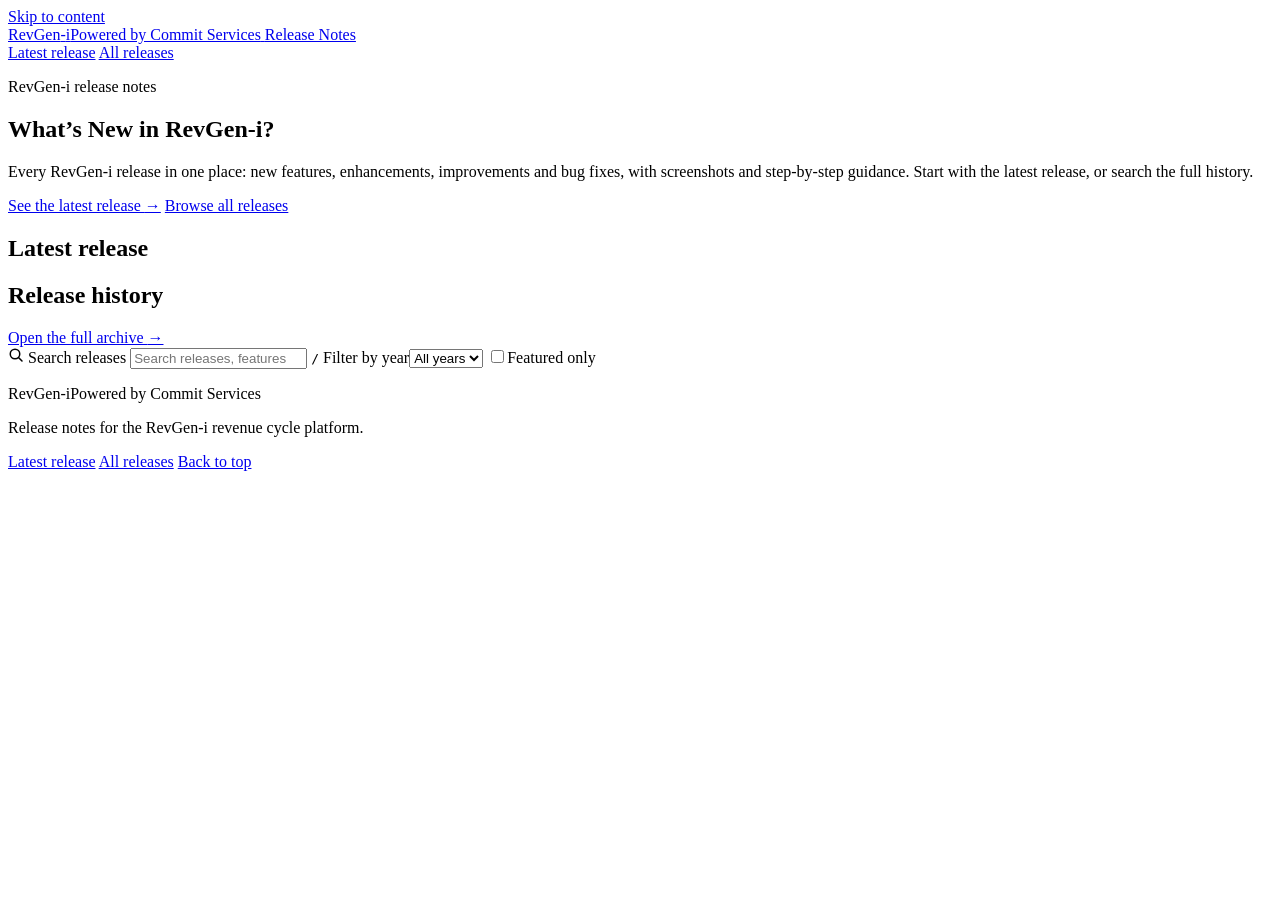
==== release-notes/index.html @ 7ded6bc5 "Add release notes portal: root files" ====
<!doctype html>
<html lang="en">
<head>
<meta charset="utf-8">
<meta name="viewport" content="width=device-width, initial-scale=1">
<title>What’s New in RevGen-i? · RevGen-i Release Notes</title>
<meta name="description" content="Every RevGen-i release in one place: new features, enhancements, improvements and bug fixes, with screenshots and step-by-step guidance.">
<meta property="og:type" content="website">
<meta property="og:site_name" content="RevGen-i Release Notes">
<meta property="og:title" content="What’s New in RevGen-i?">
<meta property="og:description" content="Every RevGen-i release in one place: new features, enhancements, improvements and bug fixes.">
<meta name="twitter:card" content="summary">
<!--@head-->
<meta http-equiv="Content-Security-Policy" content="default-src 'self'; script-src 'self'; style-src 'self'; img-src 'self' data:; font-src 'self'; connect-src 'self'; object-src 'none'; base-uri 'none'; form-action 'none'">
<meta name="theme-color" content="#FFFFFF">
<link rel="icon" href="./assets/images/favicon.svg" type="image/svg+xml">
<link rel="preload" href="./assets/fonts/inter-tight-latin.woff2" as="font" type="font/woff2" crossorigin>
<link rel="preload" href="./assets/fonts/tasa-orbiter-latin.woff2" as="font" type="font/woff2" crossorigin>
<link rel="stylesheet" href="./assets/css/fonts.css">
<link rel="stylesheet" href="./assets/css/portal.css">
<script src="./assets/js/boot.js"></script>
<!--/@head-->
</head>
<body class="page-portal" data-mode="landing" data-root="./">
<!--@header-->
<a class="skip" href="#main">Skip to content</a>
<header class="site-header">
  <div class="wrap nav-in">
    <a class="brand" href="./" aria-label="RevGen-i Release Notes, home">
      <span class="logo" role="img" aria-label="RevGen-i, powered by Commit Services"><span class="logo-word">RevGen<i>-</i>i</span><span class="logo-sub">Powered by Commit Services</span></span>
      <span class="brand-sep" aria-hidden="true"></span>
      <span class="brand-label">Release Notes</span>
    </a>
    <nav class="nav-links" aria-label="Primary">
      <a href="./#latest">Latest release</a>
      <a href="./releases/">All releases</a>
    </nav>
  </div>
</header>
<!--/@header-->

<main id="main">
  <section class="hero">
    <div class="wrap"><div class="hero-in">
      <p class="eyebrow"><span class="dot" aria-hidden="true"></span>RevGen-i release notes</p>
      <h1 class="d">What&rsquo;s New in <span class="nowrap">RevGen-i?</span></h1>
      <p class="lead">Every RevGen-i release in one place: new features, enhancements, improvements and bug fixes, with screenshots and step-by-step guidance. Start with the latest release, or search the full history.</p>
      <div class="cta">
        <a class="btn btn-primary" href="#latest">See the latest release <span class="arr" aria-hidden="true">&rarr;</span></a>
        <a class="btn btn-outline" href="releases/">Browse all releases</a>
      </div>
    </div></div>
  </section>

  <section class="spot-sec" id="latest" aria-labelledby="latest-h">
    <div class="wrap">
      <h2 id="latest-h" class="sr">Latest release</h2>
      <div id="spotlight" aria-live="polite"><div class="spot-skel" aria-hidden="true"></div></div>
    </div>
  </section>

  <section class="sec" id="history" aria-labelledby="history-h">
    <div class="wrap">
      <div class="sec-head">
        <h2 id="history-h" class="d">Release history</h2>
        <a class="link" href="releases/">Open the full archive <span aria-hidden="true">&rarr;</span></a>
      </div>

      <div class="toolbar" role="search" aria-label="Search and filter releases">
        <label class="search">
          <svg width="16" height="16" viewBox="0 0 16 16" fill="none" aria-hidden="true"><circle cx="7" cy="7" r="4.75" stroke="currentColor" stroke-width="1.5"/><path d="M10.5 10.5L14 14" stroke="currentColor" stroke-width="1.5" stroke-linecap="round"/></svg>
          <span class="sr">Search releases</span>
          <input id="q" type="search" placeholder="Search releases, features or fixes" autocomplete="off" spellcheck="false">
          <kbd aria-hidden="true">/</kbd>
        </label>
        <label class="select"><span class="sr">Filter by year</span><select id="year"><option value="">All years</option></select></label>
        <label class="check"><input type="checkbox" id="featured"><span>Featured only</span></label>
        <div class="fchips" id="cats" role="group" aria-label="Filter by category"></div>
      </div>

      <p class="result-count" id="resultCount" role="status" aria-live="polite"></p>
      <div class="cards" id="results"></div>
      <div class="more"><button class="btn btn-outline" id="more" type="button" hidden>Show more releases</button></div>
      <div class="empty" id="empty" hidden>
        <p><strong>No releases match your search.</strong></p>
        <p>Try a different word, or clear the filters to see every release.</p>
        <button class="btn btn-outline btn-sm" id="clear" type="button">Clear filters</button>
      </div>
      <div class="load-error" id="loadError" hidden></div>
      <noscript><p class="load-error">The release list needs JavaScript. Each release also has its own page under <code>releases/</code>.</p></noscript>
    </div>
  </section>
</main>

<!--@footer-->
<footer class="site-footer">
  <div class="wrap foot-in">
    <div class="foot-brand">
      <span class="logo" role="img" aria-label="RevGen-i, powered by Commit Services"><span class="logo-word">RevGen<i>-</i>i</span><span class="logo-sub">Powered by Commit Services</span></span>
      <p>Release notes for the RevGen-i revenue cycle platform.</p>
    </div>
    <nav class="foot-links" aria-label="Footer">
      <a href="./#latest">Latest release</a>
      <a href="./releases/">All releases</a>
      <a href="#main">Back to top</a>
    </nav>
  </div>
</footer>
<!--/@footer-->
<script src="assets/js/common.js" defer></script>
<script src="assets/js/portal.js" defer></script>
</body>
</html>
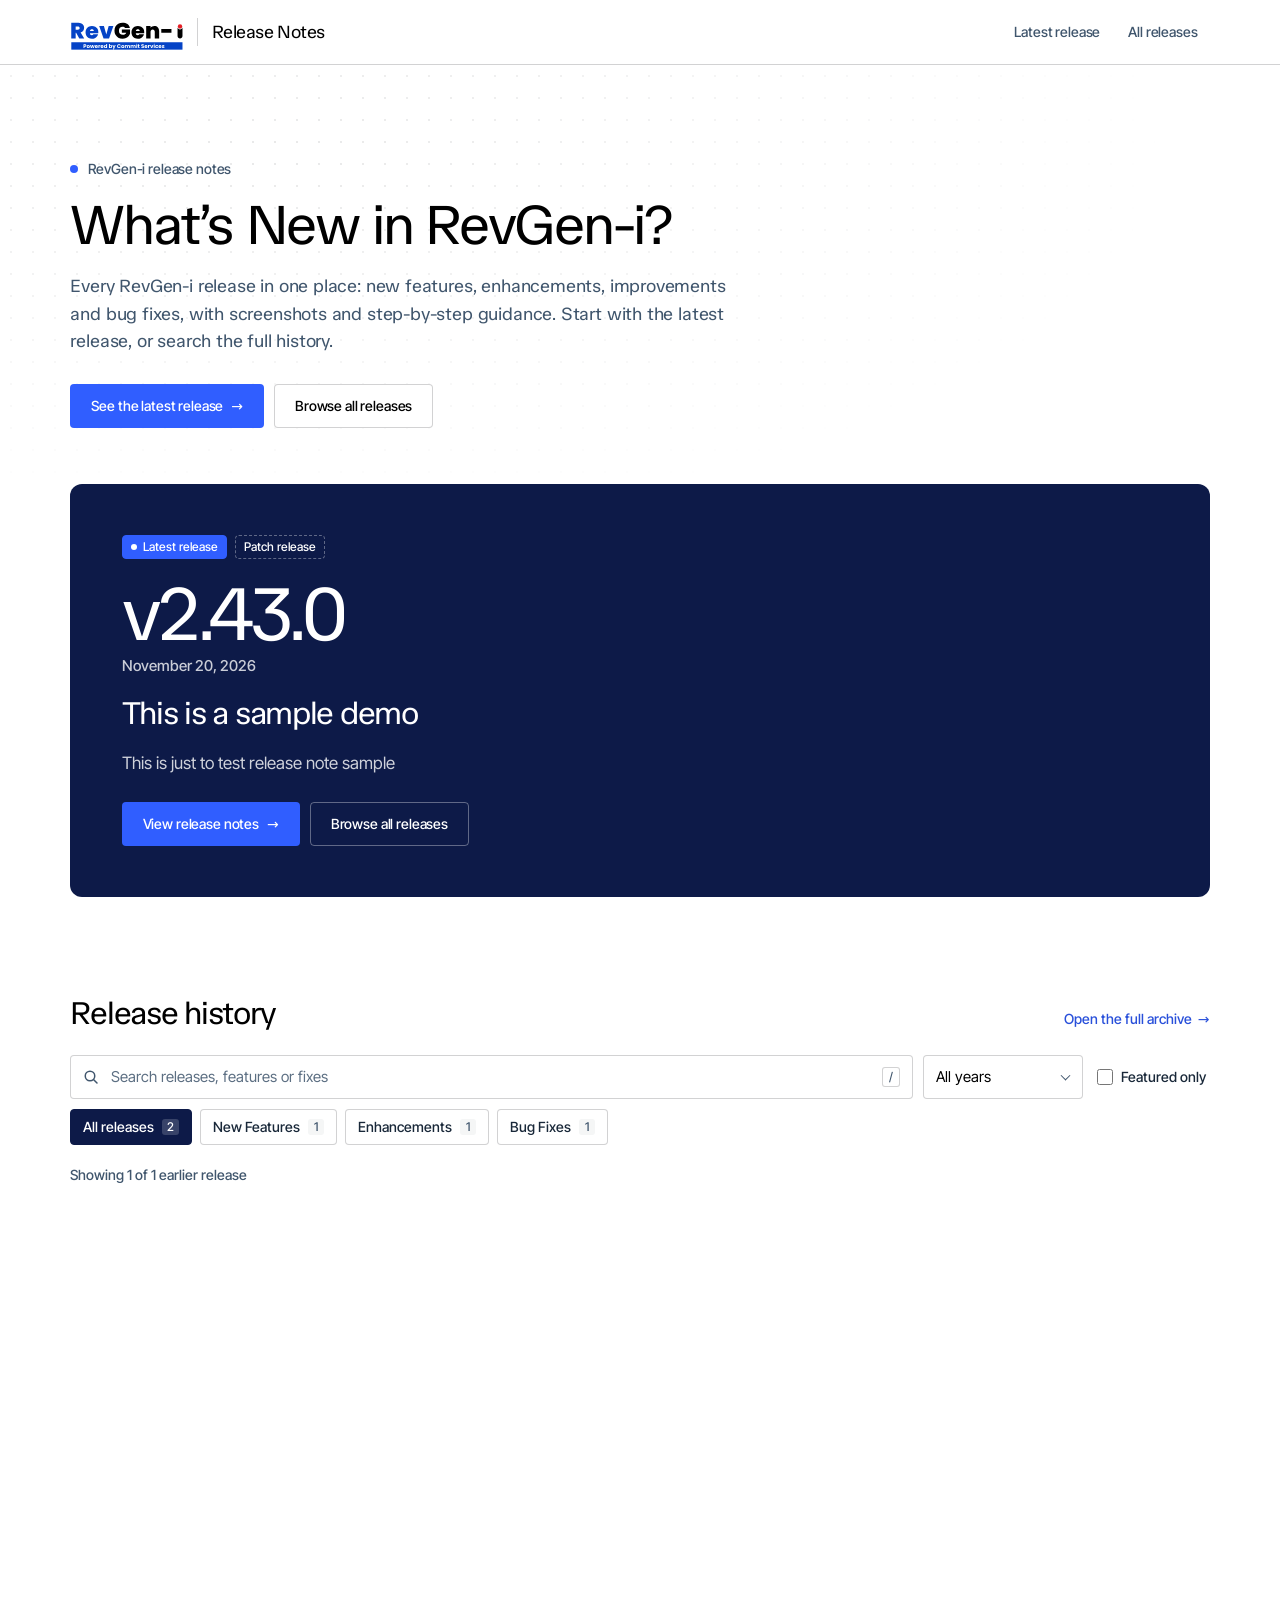
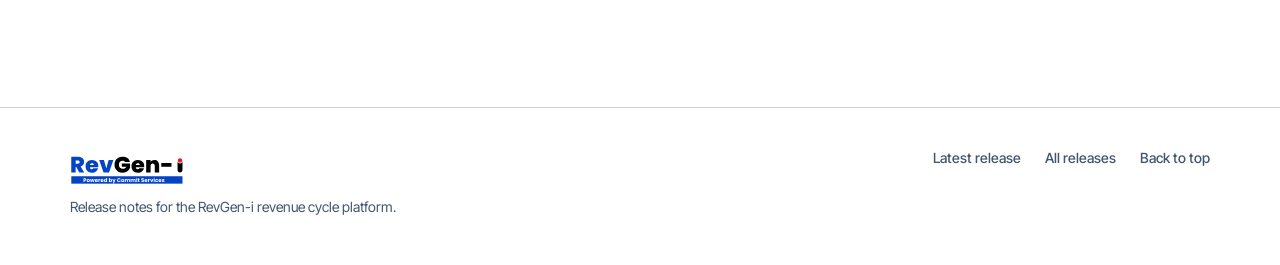
==== commit 777bc84f: "Landing page and docs: official logo" ====
--- a/release-notes/index.html
+++ b/release-notes/index.html
@@ -27,7 +27,7 @@
 <header class="site-header">
   <div class="wrap nav-in">
     <a class="brand" href="./" aria-label="RevGen-i Release Notes, home">
-      <span class="logo" role="img" aria-label="RevGen-i, powered by Commit Services"><span class="logo-word">RevGen<i>-</i>i</span><span class="logo-sub">Powered by Commit Services</span></span>
+      <img class="logo-img" src="./assets/images/logo.svg" width="112" height="36" alt="RevGen-i, powered by Commit Services">
       <span class="brand-sep" aria-hidden="true"></span>
       <span class="brand-label">Release Notes</span>
     </a>
@@ -96,7 +96,7 @@
 <footer class="site-footer">
   <div class="wrap foot-in">
     <div class="foot-brand">
-      <span class="logo" role="img" aria-label="RevGen-i, powered by Commit Services"><span class="logo-word">RevGen<i>-</i>i</span><span class="logo-sub">Powered by Commit Services</span></span>
+      <img class="logo-img" src="./assets/images/logo.svg" width="112" height="36" alt="RevGen-i, powered by Commit Services">
       <p>Release notes for the RevGen-i revenue cycle platform.</p>
     </div>
     <nav class="foot-links" aria-label="Footer">
--- a/release-notes/assets/css/fonts.css
+++ b/release-notes/assets/css/fonts.css
@@ -0,0 +1,14 @@
+/* Brand fonts from DESIGN.md, self-hosted: nothing is requested from Google or any other third party.
+   TASA Orbiter (headlines) and Inter Tight (text), Latin subset, WOFF2. Both are SIL Open Font License 1.1;
+   the licence texts sit next to the files in assets/fonts/. Characters outside this subset fall back to the
+   next family in the stack (Inter, then the system font). Inter Tight is one variable file for weights 400-500. */
+@font-face{
+  font-family:"TASA Orbiter";font-style:normal;font-weight:400;font-display:swap;
+  src:url("../fonts/tasa-orbiter-latin.woff2") format("woff2");
+  unicode-range:U+0000-00FF,U+0131,U+0152-0153,U+02BB-02BC,U+02C6,U+02DA,U+02DC,U+0304,U+0308,U+0329,U+2000-206F,U+20AC,U+2122,U+2191,U+2193,U+2212,U+2215,U+FEFF,U+FFFD;
+}
+@font-face{
+  font-family:"Inter Tight";font-style:normal;font-weight:400 500;font-display:swap;
+  src:url("../fonts/inter-tight-latin.woff2") format("woff2");
+  unicode-range:U+0000-00FF,U+0131,U+0152-0153,U+02BB-02BC,U+02C6,U+02DA,U+02DC,U+0304,U+0308,U+0329,U+2000-206F,U+20AC,U+2122,U+2191,U+2193,U+2212,U+2215,U+FEFF,U+FFFD;
+}
--- a/release-notes/assets/css/portal.css
+++ b/release-notes/assets/css/portal.css
@@ -0,0 +1,369 @@
+/* RevGen-i Release Notes portal. One stylesheet for every page.
+   Tokens follow Auditing/DESIGN.md (white page, vivid blue for actions and highlights only, flat, 4px corners). */
+:root{
+  --bg:#FFFFFF;
+  --ink:#000000; --ink-2:#192839; --ink-3:#40566D; --ink-4:#768EA7; /* ink-4: decoration only, never text */
+  --line:#4345473D;
+  --blue:#305EFF; --blue-hover:#2950DB; --navy:#0D1A48; --link:#2950DA;
+  --wash:rgba(25,40,57,.045); --blue-wash:rgba(48,94,255,.08);
+  --ok:#0E7A4F; --warn:#9A5B00;
+  --r-sm:4px; --r-md:12px;
+  --margin:clamp(20px,5.5vw,80px);
+  --header-h:64px;
+  --f-display:"TASA Orbiter","TASA Orbiter Display Regular","Inter Tight","Inter",system-ui,-apple-system,"Segoe UI",Roboto,sans-serif;
+  --f-body:"Inter Tight","Inter",system-ui,-apple-system,"Segoe UI",Roboto,sans-serif;
+  --ease:cubic-bezier(.2,.7,.2,1);
+}
+*,*::before,*::after{box-sizing:border-box}
+*{margin:0}
+[hidden]{display:none!important}
+html{-webkit-text-size-adjust:100%;scroll-padding-top:calc(var(--header-h) + 24px);scroll-behavior:smooth}
+body{background:var(--bg);color:var(--ink);font:400 16px/1.5 var(--f-body);-webkit-font-smoothing:antialiased;text-rendering:optimizeLegibility;overflow-x:hidden}
+img{display:block;max-width:100%;height:auto}
+ul,ol{padding:0;list-style:none}
+button,input,select{font:inherit;color:inherit}
+button{cursor:pointer;background:none;border:0;padding:0}
+a{color:var(--link);text-decoration:none}
+p a,ul.list a,ol.list a{text-decoration:underline;text-underline-offset:3px;text-decoration-thickness:1px}
+.btn,.card h3 a,.row-main h3 a,.card-go{text-decoration:none}
+code{font:500 .9em ui-monospace,SFMono-Regular,Consolas,monospace;background:var(--wash);border:1px solid var(--line);border-radius:3px;padding:.05em .35em}
+kbd{font:500 12px/1 var(--f-body);border:1px solid var(--line);border-radius:3px;padding:3px 6px;color:var(--ink-3);background:#fff}
+:focus-visible{outline:2px solid var(--blue);outline-offset:2px;border-radius:var(--r-sm)}
+::selection{background:var(--blue);color:#fff}
+.wrap{width:min(1280px,100% - 2*var(--margin));margin-inline:auto}
+.sr{position:absolute;width:1px;height:1px;overflow:hidden;clip:rect(0 0 0 0);white-space:nowrap}
+.nowrap{white-space:nowrap}
+.skip{position:absolute;left:12px;top:-60px;z-index:100;background:var(--navy);color:#fff;padding:10px 14px;border-radius:var(--r-sm);transition:top .15s}
+.skip:focus{top:12px}
+
+/* ---------- type ---------- */
+.d{font-family:var(--f-display);font-weight:400;letter-spacing:-.04em;font-synthesis:none}
+h1.d{font-size:clamp(34px,4.4vw,56px);line-height:1}
+h2.d{font-size:clamp(26px,2.6vw,32px);line-height:1.13}
+h3.d{font-size:clamp(20px,1.9vw,24px);line-height:1.15;letter-spacing:-.03em}
+.lead{font:400 18px/1.55 var(--f-display);letter-spacing:-.01em;color:var(--ink-3)}
+.eyebrow{display:inline-flex;align-items:center;gap:10px;font:500 14px/1.43 var(--f-body);letter-spacing:-.01em;color:var(--ink-3)}
+.dot{width:8px;height:8px;border-radius:50%;background:var(--blue);position:relative;flex:none}
+.dot::after{content:"";position:absolute;inset:-4px;border-radius:50%;border:1.5px solid var(--blue);opacity:0;animation:ping 2.6s var(--ease) infinite}
+@keyframes ping{0%{transform:scale(.4);opacity:.7}80%,100%{transform:scale(1.3);opacity:0}}
+
+/* ---------- buttons, chips ---------- */
+.btn{display:inline-flex;align-items:center;justify-content:center;gap:8px;height:44px;padding:0 20px;border-radius:var(--r-sm);font:500 14px/1 var(--f-body);letter-spacing:-.01em;border:1px solid transparent;transition:background .2s,border-color .2s,color .2s,transform .2s var(--ease);white-space:nowrap}
+.btn:active{transform:translateY(1px)}
+.btn-primary{background:var(--blue);color:#fff}
+.btn-primary:hover{background:var(--blue-hover)}
+.btn-outline{border-color:var(--line);color:var(--ink);background:var(--bg)}
+.btn-outline:hover{border-color:var(--ink-2);background:var(--wash)}
+.btn-light{border-color:rgba(255,255,255,.34);color:#fff}
+.btn-light:hover{border-color:#fff;background:rgba(255,255,255,.08)}
+.btn-sm{height:34px;padding:0 12px;font-size:13px}
+.btn-glyph{font-size:9px}
+.btn .arr{display:inline-block;transition:transform .25s var(--ease)}
+.btn:hover .arr,.link:hover .arr{transform:translateX(3px)}
+.link{display:inline-flex;align-items:center;gap:6px;font:500 14px/1.43 var(--f-body);color:var(--link)}
+.link:hover{text-decoration:underline;text-underline-offset:3px}
+
+.chip{display:inline-flex;align-items:center;gap:6px;height:24px;padding:0 8px;border-radius:var(--r-sm);font:500 12px/1 var(--f-body);border:1px solid var(--line);color:var(--ink-2);white-space:nowrap;background:var(--bg)}
+.chip::before{content:none}
+/* categories: colour AND an icon AND a label, so they never rely on colour alone */
+.chip[class*="cat-"]::before{content:"";width:11px;height:11px;background:currentColor;-webkit-mask:var(--icon) center/contain no-repeat;mask:var(--icon) center/contain no-repeat}
+.cat-new-feature{--icon:url("data:image/svg+xml,%3Csvg xmlns='http://www.w3.org/2000/svg' viewBox='0 0 12 12' fill='none'%3E%3Cpath d='M6 1.5v9M1.5 6h9' stroke='%23000' stroke-width='1.8' stroke-linecap='round'/%3E%3C/svg%3E")}
+.cat-enhancement{--icon:url("data:image/svg+xml,%3Csvg xmlns='http://www.w3.org/2000/svg' viewBox='0 0 12 12' fill='none'%3E%3Cpath d='M3 9l6-6M4 2.8h5.2V8' stroke='%23000' stroke-width='1.7' stroke-linecap='round' stroke-linejoin='round'/%3E%3C/svg%3E")}
+.cat-improvement{--icon:url("data:image/svg+xml,%3Csvg xmlns='http://www.w3.org/2000/svg' viewBox='0 0 12 12' fill='none'%3E%3Cpath d='M2 6.8L6 2.8l4 4M2 10.2L6 6.2l4 4' stroke='%23000' stroke-width='1.6' stroke-linecap='round' stroke-linejoin='round'/%3E%3C/svg%3E")}
+.cat-bug-fix{--icon:url("data:image/svg+xml,%3Csvg xmlns='http://www.w3.org/2000/svg' viewBox='0 0 12 12' fill='none'%3E%3Cpath d='M2 6.4l2.7 2.7L10 3.2' stroke='%23000' stroke-width='1.8' stroke-linecap='round' stroke-linejoin='round'/%3E%3C/svg%3E")}
+.chip.cat-new-feature{background:var(--blue);border-color:var(--blue);color:#fff}
+.chip.cat-enhancement{border-color:var(--navy);color:var(--navy)}
+.chip.cat-improvement{border-color:rgba(41,80,218,.5);color:var(--link);background:var(--blue-wash)}
+.chip.cat-bug-fix{border-color:var(--ink-3);color:var(--ink-2)}
+.chip.type-major{background:var(--navy);border-color:var(--navy);color:#fff}
+.chip.type-minor{border-color:var(--ink-3);color:var(--ink-2)}
+.chip.type-patch{border-style:dashed;border-color:var(--ink-3);color:var(--ink-3)}
+.chip.featured{border-color:var(--blue);color:var(--link)}
+.chip.draft{border-color:var(--warn);color:var(--warn);background:#fff8ec}
+.chip.sample{border-style:dashed;border-color:var(--ink-3);color:var(--ink-3);background:var(--wash)}
+.chip.aud{background:var(--wash);border-color:transparent;color:var(--ink-2)}
+.chip.latest{background:var(--blue);border-color:var(--blue);color:#fff}
+.chip.latest i{width:6px;height:6px;border-radius:50%;background:#fff;display:block}
+.chip.on-dark{background:transparent;border-color:rgba(255,255,255,.34);color:#fff}
+.chip.on-dark.type-major{background:#fff;color:var(--navy);border-color:#fff}
+
+/* ---------- header / footer ---------- */
+.site-header{position:sticky;top:0;z-index:50;background:var(--bg);border-bottom:1px solid var(--line)}
+.nav-in{height:var(--header-h);display:flex;align-items:center;justify-content:space-between;gap:20px}
+.brand{display:inline-flex;align-items:center;gap:14px;color:var(--ink);min-width:0}
+.logo-img{display:block;flex:none;height:36px;width:auto} /* the official RevGen-i logo (assets/images/logo.svg), never redrawn */
+.brand-sep{width:1px;height:28px;background:var(--line)}
+.brand-label{font:400 18px/1 var(--f-display);letter-spacing:-.03em;white-space:nowrap}
+.nav-links{display:flex;align-items:center;gap:4px}
+.nav-links a{position:relative;height:36px;display:inline-flex;align-items:center;padding:0 12px;border-radius:var(--r-sm);font:500 14px/1 var(--f-body);letter-spacing:-.01em;color:var(--ink-3);transition:color .2s,background .2s}
+.nav-links a:hover{color:var(--ink);background:var(--wash)}
+.nav-links a[aria-current="page"]{color:var(--ink)}
+.nav-links a[aria-current="page"]::after{content:"";position:absolute;left:12px;right:12px;bottom:-14px;height:2px;background:var(--blue)}
+.nav-links a{white-space:nowrap}
+@media (max-width:640px){.brand-sep,.brand-label{display:none}.nav-links a{padding:0 8px}}
+@media (max-width:480px){.nav-links a:first-child{display:none}.logo-img{height:32px}} /* the hero has its own "latest release" button */
+
+.site-footer{margin-top:clamp(72px,9vw,120px);border-top:1px solid var(--line);padding:40px 0 48px}
+.foot-in{display:flex;flex-wrap:wrap;justify-content:space-between;gap:28px}
+.foot-brand p{margin-top:12px;color:var(--ink-3);font-size:14px}
+.foot-links{display:flex;flex-wrap:wrap;gap:6px 24px;align-self:flex-start}
+.foot-links a{font:500 14px/1.43 var(--f-body);color:var(--ink-3)}
+.foot-links a:hover{color:var(--ink)}
+
+/* ---------- hero (landing + archive) ---------- */
+.hero{position:relative;padding:clamp(48px,7vw,96px) 0 clamp(36px,5vw,56px)}
+.hero::before{content:"";position:absolute;inset:0 0 auto 0;height:100%;background-image:radial-gradient(var(--line) 1px,transparent 1.2px);background-size:22px 22px;opacity:.5;-webkit-mask-image:radial-gradient(70% 90% at 22% 20%,#000 0,transparent 100%);mask-image:radial-gradient(70% 90% at 22% 20%,#000 0,transparent 100%);pointer-events:none}
+.hero-in{position:relative;max-width:820px}
+.hero h1{margin:18px 0 20px}
+.hero .lead{max-width:680px}
+.hero .cta{display:flex;flex-wrap:wrap;gap:10px;margin-top:28px}
+.hero-compact{padding:clamp(32px,5vw,64px) 0 clamp(20px,3vw,32px)}
+.hero-compact h1{margin:18px 0 14px}
+.hero-in > *{opacity:0;animation:fadeUp .7s var(--ease) forwards}
+.hero-in > :nth-child(2){animation-delay:.07s}.hero-in > :nth-child(3){animation-delay:.14s}.hero-in > :nth-child(4){animation-delay:.21s}
+@keyframes fadeUp{from{opacity:0;transform:translateY(12px)}to{opacity:1;transform:none}}
+.crumbs{display:flex;flex-wrap:wrap;align-items:center;gap:8px;font:500 14px/1.4 var(--f-body);color:var(--ink-3);margin-bottom:6px}
+.crumbs a{color:var(--ink-3)}
+.crumbs a:hover{color:var(--ink);text-decoration:underline;text-underline-offset:3px}
+.crumbs [aria-current]{color:var(--ink)}
+
+/* ---------- latest release spotlight ---------- */
+.spot-sec{padding-bottom:clamp(56px,7vw,96px)}
+.spot{display:grid;grid-template-columns:minmax(0,1.05fr) minmax(0,.95fr);background:var(--navy);color:#fff;border-radius:var(--r-md);overflow:hidden}
+.spot-main{padding:clamp(28px,4vw,56px);display:flex;flex-direction:column;align-items:flex-start;gap:18px}
+.spot-top{display:flex;flex-wrap:wrap;align-items:center;gap:8px}
+.spot-ver{font:400 clamp(48px,6.4vw,76px)/1 var(--f-display);letter-spacing:-.045em}
+.spot-date{font:500 15px/1.4 var(--f-body);color:rgba(255,255,255,.78)}
+.spot h3{font:400 clamp(24px,2.5vw,32px)/1.13 var(--f-display);letter-spacing:-.04em}
+.spot-sum{color:rgba(255,255,255,.8);font-size:17px;line-height:1.55;max-width:56ch}
+.spot-tiles{display:flex;flex-wrap:wrap;gap:10px;margin-top:2px}
+.spot-tile{display:flex;flex-direction:column;gap:4px;min-width:104px;padding:12px 16px;border:1px solid rgba(255,255,255,.22);border-radius:var(--r-sm);color:#fff;transition:border-color .2s,background .2s}
+.spot-tile:hover{border-color:#fff;background:rgba(255,255,255,.07)}
+.spot-tile b{font:400 30px/1 var(--f-display);letter-spacing:-.03em}
+.spot-tile span{font-size:13px;color:rgba(255,255,255,.78)}
+.spot-cta{display:flex;flex-wrap:wrap;gap:10px;margin-top:8px}
+.spot-media{display:flex;align-items:center;padding:clamp(20px,3vw,40px) clamp(20px,3vw,40px) clamp(20px,3vw,40px) 0}
+.spot-shot{display:block;width:100%;border:1px solid rgba(255,255,255,.22);border-radius:8px;overflow:hidden;background:#fff}
+.spot-shot img{width:100%;aspect-ratio:4/3;object-fit:cover;object-position:top left;transition:transform .6s var(--ease)}
+.spot-shot:hover img{transform:scale(1.02)}
+.spot.no-media{grid-template-columns:1fr}
+.spot-skel{height:380px;border-radius:var(--r-md);background:var(--wash);animation:pulse 1.4s ease-in-out infinite}
+@keyframes pulse{50%{opacity:.55}}
+.spot-empty{border:1px dashed var(--line);border-radius:var(--r-md);padding:48px 24px;text-align:center;color:var(--ink-3)}
+@media (max-width:900px){.spot{grid-template-columns:1fr}.spot-media{padding:0 clamp(20px,3vw,40px) clamp(24px,4vw,40px)}}
+
+/* ---------- sections, toolbar ---------- */
+.sec{padding-top:8px}
+.sec-tight{padding-top:0}
+.sec-head{display:flex;flex-wrap:wrap;align-items:baseline;justify-content:space-between;gap:8px 16px;margin-bottom:24px}
+.sec-head .link{white-space:nowrap}
+.toolbar{display:grid;grid-template-columns:minmax(220px,1fr) 160px auto;gap:10px;align-items:center}
+.search{position:relative;display:flex;align-items:center;height:44px;border:1px solid var(--line);border-radius:var(--r-sm);background:var(--bg);padding:0 12px;gap:10px;color:var(--ink-3);transition:border-color .2s}
+.search:focus-within{border-color:var(--blue);color:var(--blue)}
+.search input{flex:1;min-width:0;height:100%;border:0;outline:0;background:transparent;color:var(--ink);font-size:15px}
+.search input::placeholder{color:var(--ink-3);opacity:.85}
+.search input::-webkit-search-cancel-button{cursor:pointer}
+.select{position:relative;display:block}
+.select select{appearance:none;width:100%;height:44px;padding:0 36px 0 12px;border:1px solid var(--line);border-radius:var(--r-sm);background:var(--bg);font-size:15px;cursor:pointer}
+.select::after{content:"";position:absolute;right:14px;top:50%;width:7px;height:7px;border:solid var(--ink-3);border-width:0 1.5px 1.5px 0;transform:translateY(-70%) rotate(45deg);pointer-events:none}
+.select select:focus-visible{outline-offset:0}
+.check{display:inline-flex;align-items:center;gap:8px;height:44px;padding:0 4px;font:500 14px/1 var(--f-body);color:var(--ink-2);cursor:pointer;white-space:nowrap}
+.check input{width:16px;height:16px;accent-color:var(--blue);margin:0}
+.fchips{grid-column:1/-1;display:flex;flex-wrap:wrap;gap:8px}
+.fchip{display:inline-flex;align-items:center;gap:8px;height:36px;padding:0 12px;border:1px solid var(--line);border-radius:var(--r-sm);font:500 14px/1 var(--f-body);color:var(--ink-2);background:var(--bg);transition:border-color .2s,background .2s,color .2s}
+.fchip:hover{border-color:var(--ink-2)}
+.fchip em{font-style:normal;font-size:12px;color:var(--ink-3);min-width:16px;text-align:center;border-radius:3px;background:var(--wash);padding:2px 5px}
+.fchip[aria-pressed="true"]{background:var(--navy);border-color:var(--navy);color:#fff}
+.fchip[aria-pressed="true"] em{background:rgba(255,255,255,.18);color:#fff}
+.result-count{margin:20px 0 16px;font:500 14px/1.4 var(--f-body);color:var(--ink-3)}
+@media (max-width:760px){.toolbar{grid-template-columns:1fr 1fr}.search{grid-column:1/-1}}
+
+/* ---------- release cards (landing) ---------- */
+.cards{display:grid;grid-template-columns:repeat(auto-fill,minmax(min(100%,340px),1fr));gap:20px}
+.card{position:relative;display:flex;flex-direction:column;gap:14px;padding:24px;border:1px solid var(--line);border-radius:var(--r-md);background:var(--bg);transition:border-color .25s,transform .25s var(--ease)}
+.card:hover{border-color:var(--ink-2);transform:translateY(-2px)}
+.card:has(h3 a:focus-visible),.row:has(h3 a:focus-visible){outline:2px solid var(--blue);outline-offset:2px}
+.card h3 a:focus-visible,.row-main h3 a:focus-visible{outline:none}
+.card-top{display:flex;align-items:baseline;justify-content:space-between;gap:12px}
+.card-ver{font:400 30px/1 var(--f-display);letter-spacing:-.04em;color:var(--ink)}
+.card-date{font:500 13px/1.3 var(--f-body);color:var(--ink-3);white-space:nowrap}
+.card-flags{display:flex;flex-wrap:wrap;gap:6px;min-height:24px}
+.card h3{font:400 20px/1.2 var(--f-display);letter-spacing:-.02em}
+.card h3 a{color:var(--ink)}
+.card h3 a::after{content:"";position:absolute;inset:0;border-radius:var(--r-md)} /* whole card is the link */
+.card-sum{color:var(--ink-3);font-size:15px;line-height:1.5;display:-webkit-box;-webkit-line-clamp:3;-webkit-box-orient:vertical;overflow:hidden}
+.card-match{font-size:13px;line-height:1.45;color:var(--ink-3);border-left:2px solid var(--blue);padding-left:10px}
+.card-match b{font-weight:500;color:var(--ink)}
+.card-cats{display:flex;flex-wrap:wrap;gap:6px;margin-top:auto}
+.card-go{display:inline-flex;align-items:center;gap:6px;font:500 14px/1.4 var(--f-body);color:var(--link)}
+.card:hover .card-go .arr{transform:translateX(3px)}
+.card-go .arr{transition:transform .25s var(--ease)}
+.more{display:flex;justify-content:center;margin-top:28px}
+.empty,.load-error{border:1px dashed var(--line);border-radius:var(--r-md);padding:40px 24px;text-align:center;color:var(--ink-3)}
+.empty p+p{margin:6px 0 16px}
+.load-error{text-align:left;color:var(--ink-2)}
+.load-error code{white-space:nowrap}
+
+/* ---------- archive (grouped by year) ---------- */
+.archive{display:flex;flex-direction:column;gap:40px}
+.year-head{display:flex;align-items:baseline;gap:12px;padding-bottom:12px;border-bottom:1px solid var(--ink-2)}
+.year-head h2{font:400 32px/1 var(--f-display);letter-spacing:-.04em}
+.year-head span{font:500 14px/1 var(--f-body);color:var(--ink-3)}
+.row{position:relative;display:grid;grid-template-columns:96px 150px minmax(0,1fr) auto 20px;align-items:center;gap:8px 20px;padding:18px 8px;border-bottom:1px solid var(--line);transition:background .2s}
+.row:hover{background:var(--wash)}
+.row-ver{font:400 24px/1 var(--f-display);letter-spacing:-.04em}
+.row-date{font:500 14px/1.3 var(--f-body);color:var(--ink-3)}
+.row-main h3{font:500 16px/1.35 var(--f-body);letter-spacing:-.01em}
+.row-main h3 a{color:var(--ink)}
+.row-main h3 a::after{content:"";position:absolute;inset:0}
+.row-main p{margin-top:2px;font-size:14px;line-height:1.45;color:var(--ink-3);display:-webkit-box;-webkit-line-clamp:2;-webkit-box-orient:vertical;overflow:hidden}
+.row-chips{display:flex;flex-wrap:wrap;justify-content:flex-end;gap:6px;max-width:340px}
+.row-arr{color:var(--ink-3);transition:transform .25s var(--ease),color .2s}
+.row:hover .row-arr{transform:translateX(3px);color:var(--blue)}
+@media (max-width:900px){
+  .row{grid-template-columns:auto 1fr auto;grid-template-areas:"v d a" "m m m" "c c c"}
+  .row-ver{grid-area:v}.row-date{grid-area:d}.row-arr{grid-area:a}.row-main{grid-area:m}.row-chips{grid-area:c;justify-content:flex-start;max-width:none}
+}
+
+/* ---------- release page ---------- */
+.rel{padding-top:24px}
+.banner{margin:8px 0 0;padding:12px 16px;border:1px solid var(--line);border-left-width:3px;border-radius:var(--r-sm);font-size:14px;background:var(--wash)}
+.banner-draft{border-left-color:var(--warn);background:#fff8ec}
+.banner-sample{border-left-color:var(--ink-3)}
+.rel-hero{padding:28px 0 36px;border-bottom:1px solid var(--line)}
+.rel-meta{display:flex;flex-wrap:wrap;align-items:center;gap:10px 12px;margin-bottom:18px}
+.rel-ver{font:400 clamp(32px,4vw,44px)/1 var(--f-display);letter-spacing:-.045em;margin-right:6px}
+.rel-meta time{font:500 15px/1 var(--f-body);color:var(--ink-3);margin-right:6px}
+.rel-hero h1{max-width:min(100%,900px);margin-bottom:18px}
+.rel-hero .lead{max-width:70ch}
+.rel-actions{display:flex;flex-wrap:wrap;gap:10px;margin-top:24px}
+.rel-counts{display:flex;flex-wrap:wrap;gap:10px;margin-top:28px}
+.count-tile{display:flex;align-items:baseline;gap:10px;padding:12px 16px;border:1px solid var(--line);border-radius:var(--r-sm);color:var(--ink);transition:border-color .2s,background .2s}
+.count-tile:hover{border-color:var(--ink-2);background:var(--wash)}
+.count-n{font:400 28px/1 var(--f-display);letter-spacing:-.03em}
+.count-l{font:500 14px/1 var(--f-body);color:var(--ink-2)}
+.count-tile.cat-new-feature{border-color:var(--blue)}
+.count-tile.cat-new-feature .count-n{color:var(--blue)}
+
+.rel-body{display:grid;grid-template-columns:260px minmax(0,1fr);gap:clamp(32px,5vw,72px);padding-top:40px;align-items:start}
+.toc{position:sticky;top:calc(var(--header-h) + 24px);max-height:calc(100vh - var(--header-h) - 48px);overflow:auto;font-size:14px}
+.toc summary{font:500 12px/1 var(--f-body);text-transform:uppercase;letter-spacing:.08em;color:var(--ink-3);margin-bottom:14px;list-style:none;cursor:default}
+.toc summary::-webkit-details-marker{display:none}
+.toc ol ol{margin:4px 0 10px;border-left:1px solid var(--line)}
+.toc a{display:block;color:var(--ink-3);padding:5px 10px;border-left:2px solid transparent;margin-left:-1px;line-height:1.35;transition:color .2s,border-color .2s}
+.toc > nav > ol > li > a{font-weight:500;color:var(--ink-2)}
+.toc a:hover{color:var(--ink)}
+.toc a.on{color:var(--link);border-left-color:var(--blue)}
+@media (max-width:1100px){
+  .rel-body{grid-template-columns:1fr;gap:28px}
+  .toc{position:static;max-height:none;border:1px solid var(--line);border-radius:var(--r-sm);padding:12px 14px}
+  .toc summary{cursor:pointer;margin:0;display:flex;justify-content:space-between;align-items:center}
+  .toc summary::after{content:"+";font-size:18px;line-height:1}
+  .toc[open] summary::after{content:"\2212"}
+  .toc[open] summary{margin-bottom:10px}
+}
+.rel-content{counter-reset:fig;min-width:0;max-width:880px}
+.rel-section+.rel-section{margin-top:56px}
+.rel-section>h2{display:flex;align-items:center;gap:12px;padding-bottom:14px;border-bottom:1px solid var(--ink-2);margin-bottom:8px}
+.count{font:500 13px/1 var(--f-body);letter-spacing:0;color:var(--ink-3);border:1px solid var(--line);border-radius:var(--r-sm);padding:4px 7px}
+.overview-p{margin-top:16px;font-size:17px;line-height:1.65;color:var(--ink-2)}
+.item{padding:32px 0;border-bottom:1px solid var(--line)}
+.item:last-child{border-bottom:0}
+.item-compact{padding:20px 0}
+.item-head{margin-bottom:12px}
+.item-tags{display:flex;flex-wrap:wrap;align-items:center;gap:8px;margin-bottom:12px}
+.item-module{font:500 13px/1 var(--f-body);color:var(--ink-3)}
+.item h3 a{color:var(--ink)}
+.item h3 a:hover::after{content:" #";color:var(--ink-4)}
+.item-compact h3{font-size:20px}
+.item-summary{font-size:17px;line-height:1.6;color:var(--ink-2);max-width:68ch}
+.blocks{margin-top:20px;display:flex;flex-direction:column;gap:16px}
+.blocks p{max-width:68ch;color:var(--ink-2);line-height:1.65}
+.block-h{font:500 17px/1.3 var(--f-body);letter-spacing:-.01em;margin-top:8px}
+.list{display:flex;flex-direction:column;gap:8px;max-width:68ch;color:var(--ink-2);line-height:1.6}
+ul.list{list-style:none}
+ul.list li{position:relative;padding-left:20px}
+ul.list li::before{content:"";position:absolute;left:2px;top:.7em;width:6px;height:6px;border-radius:1px;background:var(--blue)}
+ol.list{list-style:decimal;padding-left:22px}
+.item-links{display:flex;flex-wrap:wrap;gap:10px;margin-top:20px}
+.empty-note{padding:32px 0;color:var(--ink-3)}
+
+.callout{position:relative;max-width:68ch;padding:12px 16px 12px 16px;border:1px solid var(--line);border-left:3px solid var(--blue);border-radius:var(--r-sm);background:var(--wash)}
+.callout-label{display:block;font:500 12px/1 var(--f-body);text-transform:uppercase;letter-spacing:.08em;color:var(--link);margin-bottom:6px}
+.callout p{margin:0!important;font-size:15px;line-height:1.55;color:var(--ink-2)}
+.callout-important{border-left-color:var(--warn);background:#fff8ec}
+.callout-important .callout-label{color:var(--warn)}
+
+.steps{display:flex;flex-direction:column;margin:8px 0}
+.step{position:relative;display:grid;grid-template-columns:32px minmax(0,1fr);gap:20px;padding-bottom:40px}
+.step:last-child{padding-bottom:0}
+.step::before{content:"";position:absolute;left:15.5px;top:40px;bottom:8px;width:1px;background:var(--line)}
+.step:last-child::before{display:none}
+.step-n{width:32px;height:32px;display:grid;place-items:center;border-radius:var(--r-sm);background:var(--navy);color:#fff;font:500 14px/1 var(--f-body)}
+.step-main{min-width:0;display:flex;flex-direction:column;gap:12px}
+.step-title{font:500 18px/1.3 var(--f-body);letter-spacing:-.015em;padding-top:4px}
+.step-meta{display:flex;flex-wrap:wrap;align-items:center;gap:8px 12px}
+.path{display:inline-flex;flex-wrap:wrap;align-items:center;gap:4px 8px;font:500 13px/1.3 var(--f-body);color:var(--ink-3)}
+.path .sep{color:var(--ink-4)}
+.step-main p{max-width:68ch;color:var(--ink-2);line-height:1.65}
+@media (max-width:560px){.step{grid-template-columns:28px minmax(0,1fr);gap:14px}.step-n{width:28px;height:28px}.step::before{left:13.5px;top:36px}}
+
+.shot{margin:4px 0}
+.shot-link{position:relative;display:block;border:1px solid var(--line);border-radius:var(--r-md);overflow:hidden;background:var(--wash);cursor:zoom-in}
+.shot-link img{width:auto;max-width:100%;height:auto;margin-inline:auto;transition:transform .5s var(--ease)}
+.shot-link:hover img{transform:scale(1.01)}
+.shot-zoom{position:absolute;right:10px;bottom:10px;padding:6px 10px;border-radius:var(--r-sm);background:var(--navy);color:#fff;font:500 12px/1 var(--f-body);opacity:0;transform:translateY(4px);transition:opacity .2s,transform .2s}
+.shot-link:hover .shot-zoom,.shot-link:focus-visible .shot-zoom{opacity:1;transform:none}
+figcaption{margin-top:10px;font-size:14px;line-height:1.45;color:var(--ink-3)}
+figcaption::before{counter-increment:fig;content:"Fig. " counter(fig) "  \00B7  ";font-weight:500;color:var(--ink-2)}
+.gallery{display:grid;gap:16px;grid-template-columns:repeat(2,minmax(0,1fr))}
+.gallery-1{grid-template-columns:1fr}
+.gallery-3{grid-template-columns:repeat(3,minmax(0,1fr))}
+@media (max-width:700px){.gallery,.gallery-3{grid-template-columns:1fr}}
+
+.pager{display:grid;grid-template-columns:1fr auto 1fr;align-items:stretch;gap:12px;margin-top:72px;padding-top:32px;border-top:1px solid var(--line)}
+.pager-all{grid-column:2;grid-row:1;align-self:center;font:500 14px/1.3 var(--f-body);padding:12px 8px;white-space:nowrap}
+.pager:not(:has(.pager-link)){grid-template-columns:1fr}
+.pager:not(:has(.pager-link)) .pager-all{grid-column:1}
+.pager-link{display:flex;flex-direction:column;gap:4px;padding:16px 20px;border:1px solid var(--line);border-radius:var(--r-md);color:var(--ink);transition:border-color .2s,background .2s}
+.pager-link:hover{border-color:var(--ink-2);background:var(--wash)}
+.pager-link.prev{grid-column:1;grid-row:1}
+.pager-link.next{grid-column:3;grid-row:1;text-align:right;align-items:flex-end}
+.pager-dir{font:500 13px/1.3 var(--f-body);color:var(--ink-3)}
+.pager-ver{font:400 24px/1.1 var(--f-display);letter-spacing:-.04em}
+.pager-title{font-size:14px;line-height:1.4;color:var(--ink-3);display:-webkit-box;-webkit-line-clamp:2;-webkit-box-orient:vertical;overflow:hidden}
+@media (max-width:700px){.pager{grid-template-columns:1fr}.pager-link.prev,.pager-link.next,.pager-all{grid-column:1;grid-row:auto}.pager-link.next{text-align:left;align-items:flex-start}.pager-all{order:3;text-align:center}}
+
+/* ---------- lightbox (native <dialog>) ---------- */
+.lb{width:100vw;height:100vh;max-width:none;max-height:none;margin:0;padding:0;border:0;background:rgba(6,12,36,.96);color:#fff;overflow:hidden}
+.lb[open]{display:flex;flex-direction:column}
+.lb::backdrop{background:rgba(6,12,36,.96)}
+.lb-bar{display:flex;align-items:center;gap:16px;padding:12px clamp(16px,3vw,28px);border-bottom:1px solid rgba(255,255,255,.14)}
+.lb-count{font:500 13px/1 var(--f-body);color:rgba(255,255,255,.75);white-space:nowrap}
+.lb-cap{flex:1;min-width:0;font-size:14px;line-height:1.4;color:#fff;overflow:hidden;text-overflow:ellipsis;white-space:nowrap}
+.lb-stage{position:relative;flex:1;min-height:0;display:flex}
+.lb-scroll{flex:1;min-width:0;overflow:auto;display:grid;place-items:center;padding:20px 64px}
+.lb-scroll img{max-width:100%;max-height:calc(100vh - 140px);width:auto;height:auto;border-radius:6px;background:#fff;cursor:zoom-in}
+.lb-scroll.zoomed{place-items:start center}
+.lb-scroll.zoomed img{max-width:none;max-height:none;cursor:zoom-out}
+.lb-nav{position:absolute;top:50%;width:44px;height:44px;margin-top:-22px;display:grid;place-items:center;border:1px solid rgba(255,255,255,.3);border-radius:var(--r-sm);background:rgba(6,12,36,.8);color:#fff;font-size:22px;line-height:1;z-index:2;transition:background .2s,border-color .2s}
+.lb-nav:hover{background:var(--blue);border-color:var(--blue)}
+.lb-nav.prev{left:12px}.lb-nav.next{right:12px}
+.lb-foot{padding:10px 16px 14px;text-align:center;font-size:12px;color:rgba(255,255,255,.65)}
+@media (max-width:640px){.lb-scroll{padding:12px 12px}.lb-nav{top:auto;bottom:12px;margin:0}.lb-nav.prev{left:12px}.lb-nav.next{right:12px}}
+
+/* ---------- reveal-on-scroll (only when JS has run; content is never hidden without it) ---------- */
+html.js .rv{opacity:0;transform:translateY(14px);transition:opacity .6s var(--ease),transform .6s var(--ease);transition-delay:calc(var(--i,0)*60ms)}
+html.js .rv.in{opacity:1;transform:none}
+
+@media (prefers-reduced-motion:reduce){
+  html{scroll-behavior:auto}
+  *,*::before,*::after{animation-duration:.001ms!important;animation-iteration-count:1!important;transition-duration:.001ms!important;transition-delay:0s!important}
+  html.js .rv{opacity:1;transform:none}
+  .hero-in>*{opacity:1}
+}
+@media print{
+  .site-header,.site-footer,.toc,.pager,.rel-actions,.skip,.shot-zoom{display:none!important}
+  body{font-size:12pt}.rel-body{display:block}.item{break-inside:avoid}.shot-link{border:0}
+  a{color:inherit;text-decoration:none}
+}
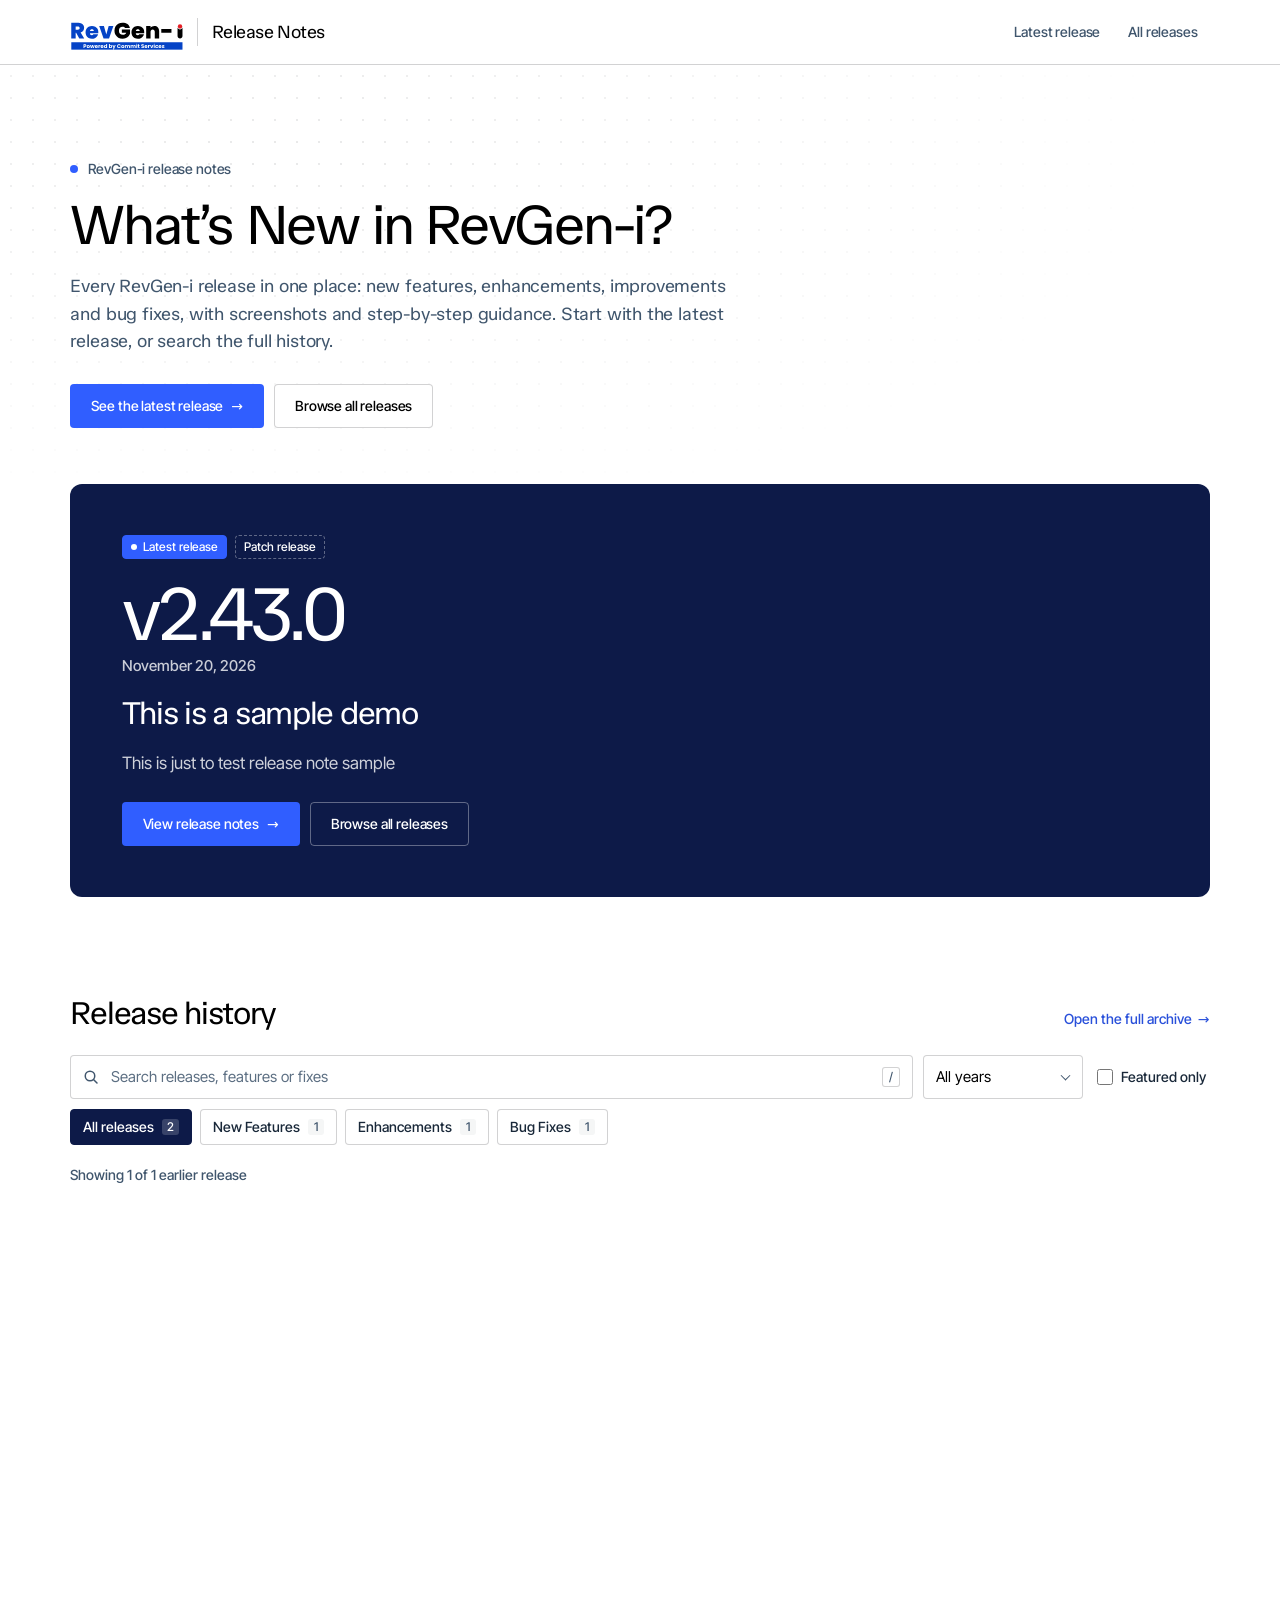
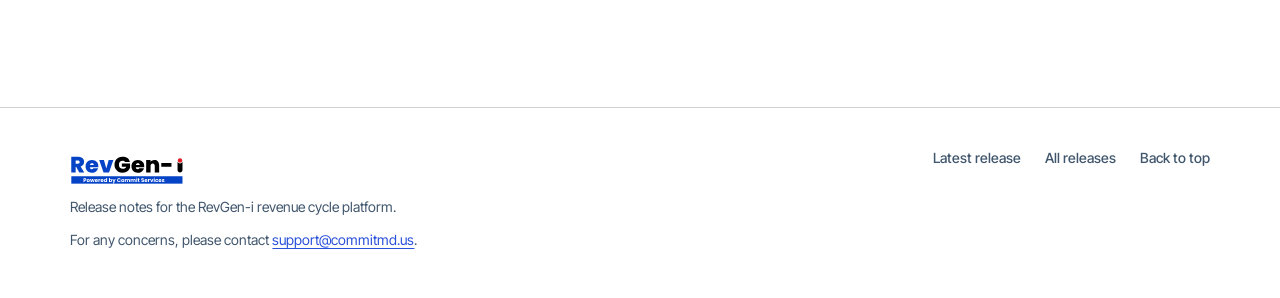
==== commit 20458bec: "Landing page: regenerated with the support contact line" ====
--- a/release-notes/index.html
+++ b/release-notes/index.html
@@ -98,6 +98,7 @@
     <div class="foot-brand">
       <img class="logo-img" src="./assets/images/logo.svg" width="112" height="36" alt="RevGen-i, powered by Commit Services">
       <p>Release notes for the RevGen-i revenue cycle platform.</p>
+      <p class="foot-contact">For any concerns, please contact <a href="mailto:support@commitmd.us">support@commitmd.us</a>.</p>
     </div>
     <nav class="foot-links" aria-label="Footer">
       <a href="./#latest">Latest release</a>
